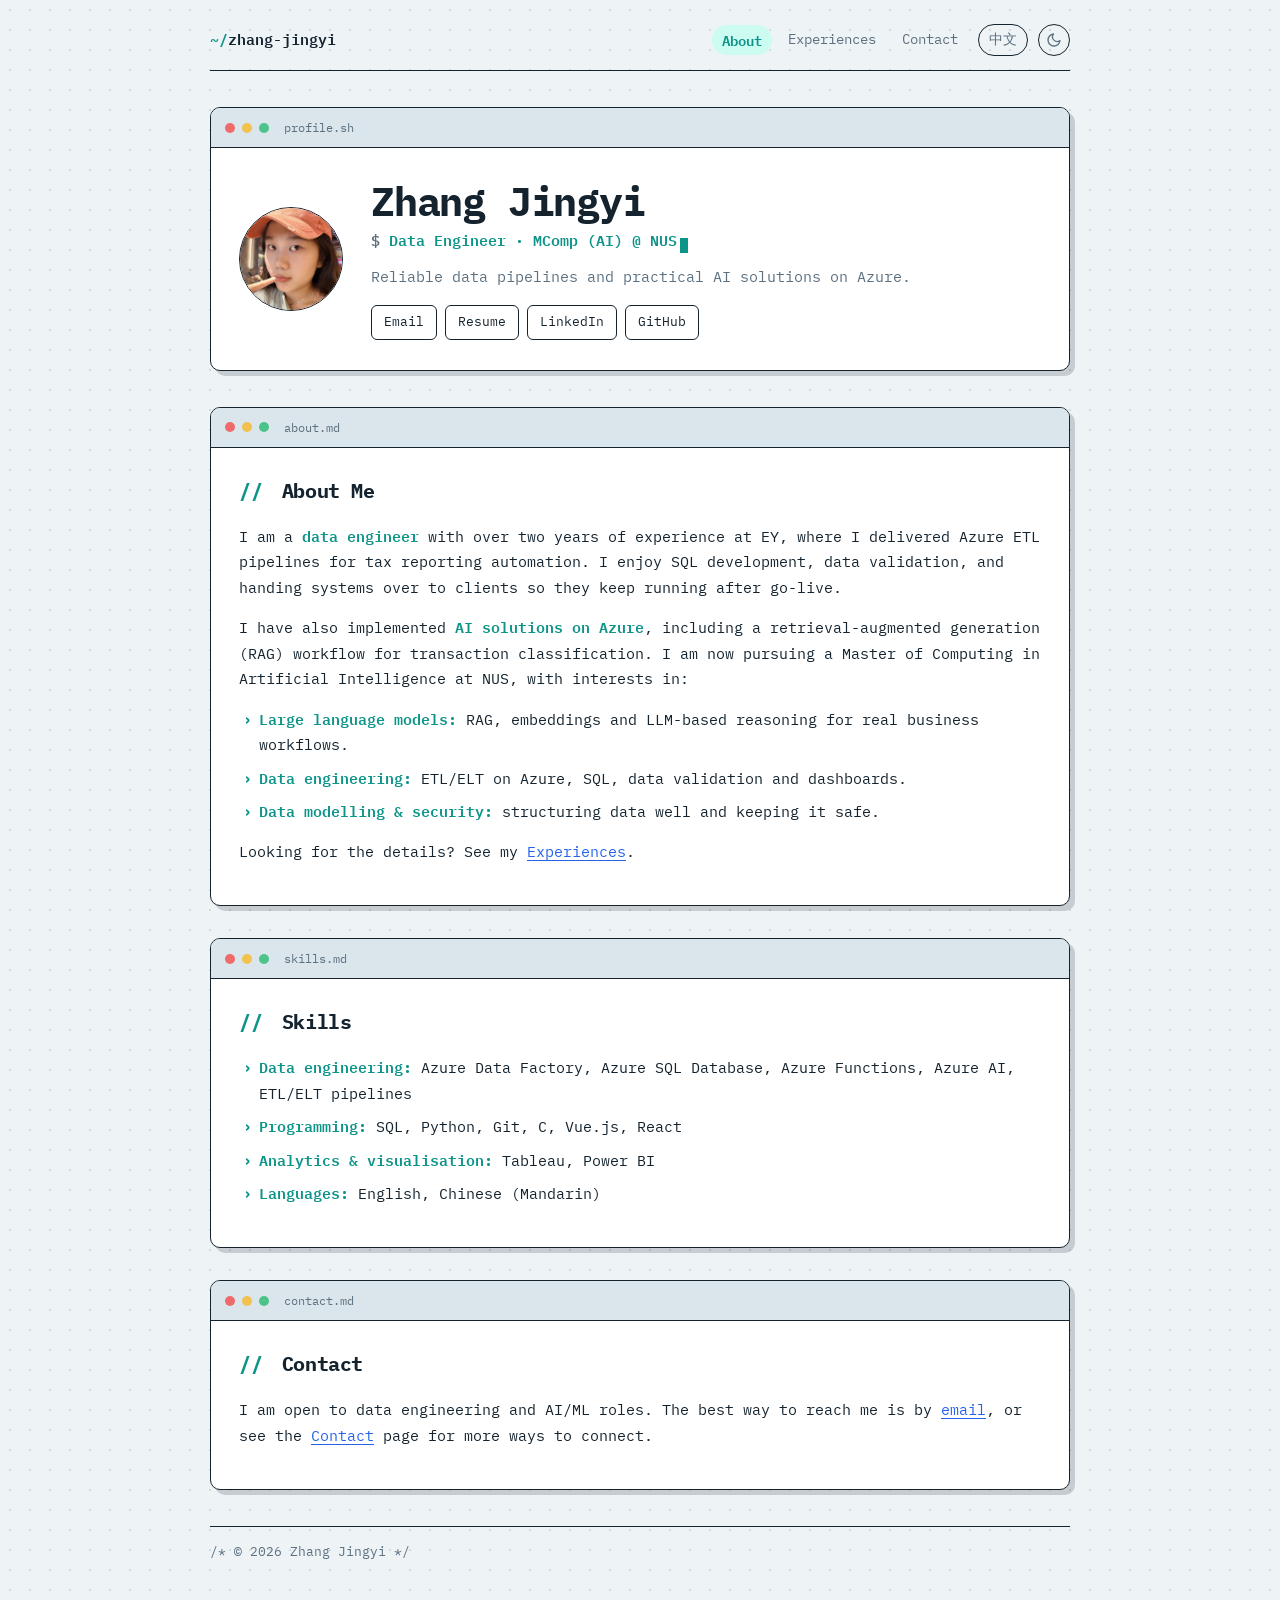
==== index.html @ 2e5c65db "Initial commit: bilingual personal website Co-Authored-By: Claude Sonnet 5.5 <noreply@anthropic.com>" ====
<!doctype html>
<html lang="en">
<head>
  <meta charset="utf-8">
  <meta name="viewport" content="width=device-width, initial-scale=1">
  <title>Zhang Jingyi | Data Engineer</title>
  <meta name="description" content="Zhang Jingyi: data engineer with Azure ETL and RAG experience, pursuing a Master of Computing in AI at NUS.">
  <script>
    try {
      var t = localStorage.getItem("theme");
      if (t === "light" || t === "dark") document.documentElement.setAttribute("data-theme", t);
    } catch (e) {}
  </script>
  <link rel="preconnect" href="https://fonts.googleapis.com">
  <link rel="preconnect" href="https://fonts.gstatic.com" crossorigin>
  <link href="https://fonts.googleapis.com/css2?family=IBM+Plex+Mono:wght@400;600&display=swap" rel="stylesheet">
  <link rel="stylesheet" href="style.css">
</head>
<body>
  <div class="wrapper">
    <nav class="topbar" aria-label="Primary navigation">
      <a class="brand" href="index.html">zhang-jingyi</a>
      <div class="nav-links">
        <a href="index.html" aria-current="page">About</a>
        <a href="experiences.html">Experiences</a>
        <a href="contact.html">Contact</a>
        <a class="lang-btn" href="zh/index.html" hreflang="zh-Hans" lang="zh-Hans" title="切换到中文">中文</a>
        <button id="theme-toggle" class="theme-btn" type="button" aria-label="Toggle dark mode" title="Toggle dark mode">
          <svg class="i-moon" viewBox="0 0 24 24" width="16" height="16" fill="none" stroke="currentColor" stroke-width="2" stroke-linecap="round" stroke-linejoin="round" aria-hidden="true"><path d="M21 12.8A9 9 0 1 1 11.2 3a7 7 0 0 0 9.8 9.8z"/></svg>
          <svg class="i-sun" viewBox="0 0 24 24" width="16" height="16" fill="none" stroke="currentColor" stroke-width="2" stroke-linecap="round" stroke-linejoin="round" aria-hidden="true"><circle cx="12" cy="12" r="4"/><path d="M12 2v2M12 20v2M4.9 4.9l1.4 1.4M17.7 17.7l1.4 1.4M2 12h2M20 12h2M4.9 19.1l1.4-1.4M17.7 6.3l1.4-1.4"/></svg>
        </button>
      </div>
    </nav>

    <div class="hero">
      <div class="window-bar"><i></i><i></i><i></i><span>profile.sh</span></div>
      <div class="hero-body">
        <img class="avatar" src="assets/avatar.jpg" alt="Photo of Zhang Jingyi" width="104" height="104">
        <div>
          <h1>Zhang Jingyi</h1>
          <p class="prompt">Data Engineer · MComp (AI) @ NUS<span class="cursor" aria-hidden="true"></span></p>
          <p class="hero-line">Reliable data pipelines and practical AI solutions on Azure.</p>
          <ul class="social">
            <li><a href="mailto:jyzhang0222@gmail.com">Email</a></li>
            <li><a href="assets/Zhang_Jingyi_Resume.pdf">Resume</a></li>
            <li><a href="https://www.linkedin.com/in/jingyizhang0222/" target="_blank" rel="noopener">LinkedIn</a></li>
            <li><a href="https://github.com/zhangjy0222" target="_blank" rel="noopener">GitHub</a></li>
          </ul>
        </div>
      </div>
    </div>

    <main>
      <section id="about" class="window">
        <div class="window-bar"><i></i><i></i><i></i><span>about.md</span></div>
        <div class="window-body">
          <h2><span class="code-comment">//</span> About Me</h2>
          <p>I am a <strong>data engineer</strong> with over two years of experience at EY, where I delivered Azure ETL pipelines for tax reporting automation. I enjoy SQL development, data validation, and handing systems over to clients so they keep running after go-live.</p>
          <p>I have also implemented <strong>AI solutions on Azure</strong>, including a retrieval-augmented generation (RAG) workflow for transaction classification. I am now pursuing a Master of Computing in Artificial Intelligence at NUS, with interests in:</p>
          <ul>
            <li><strong>Large language models:</strong> RAG, embeddings and LLM-based reasoning for real business workflows.</li>
            <li><strong>Data engineering:</strong> ETL/ELT on Azure, SQL, data validation and dashboards.</li>
            <li><strong>Data modelling &amp; security:</strong> structuring data well and keeping it safe.</li>
          </ul>
          <p>Looking for the details? See my <a href="experiences.html">Experiences</a>.</p>
        </div>
      </section>

      <section id="skills" class="window">
        <div class="window-bar"><i></i><i></i><i></i><span>skills.md</span></div>
        <div class="window-body">
          <h2><span class="code-comment">//</span> Skills</h2>
          <ul>
            <li><strong>Data engineering:</strong> Azure Data Factory, Azure SQL Database, Azure Functions, Azure AI, ETL/ELT pipelines</li>
            <li><strong>Programming:</strong> SQL, Python, Git, C, Vue.js, React</li>
            <li><strong>Analytics &amp; visualisation:</strong> Tableau, Power BI</li>
            <li><strong>Languages:</strong> English, Chinese (Mandarin)</li>
          </ul>
        </div>
      </section>

      <section id="contact" class="window">
        <div class="window-bar"><i></i><i></i><i></i><span>contact.md</span></div>
        <div class="window-body">
          <h2><span class="code-comment">//</span> Contact</h2>
          <p>I am open to data engineering and AI/ML roles. The best way to reach me is by <a href="mailto:jyzhang0222@gmail.com">email</a>, or see the <a href="contact.html">Contact</a> page for more ways to connect.</p>
        </div>
      </section>
    </main>

    <footer>/* © 2026 Zhang Jingyi */</footer>
  </div>

  <button id="backToTop" type="button" aria-label="Back to top">↑</button>
  <script src="site.js"></script>
</body>
</html>
---- style.css ----
/* Terminal-window theme: cool palette, window title bars, file-name labels. */

:root {
  --bg: #eef3f6;
  --panel: #ffffff;
  --bar: #dbe6ec;
  --fg: #14232e;
  --muted: #5b7080;
  --accent: #0d9488;
  --accent-soft: #ccfbf1;
  --link: #2563eb;
  --border: #14232e;
  --dot: rgba(20, 35, 46, 0.12);
  --on-accent: #ffffff;
  --shadow: 5px 5px 0 rgba(20, 35, 46, 0.18);
}

@media (prefers-color-scheme: dark) {
  :root:not([data-theme="light"]) {
    --bg: #0b141b; --panel: #111d27; --bar: #1a2a37; --fg: #dbe8f0;
    --muted: #8aa1b1; --accent: #2dd4bf; --accent-soft: #134e4a; --link: #7cb2ff;
    --border: #2b4152; --dot: rgba(219, 232, 240, 0.08); --on-accent: #06201d;
    --shadow: 5px 5px 0 rgba(0, 0, 0, 0.45);
  }
}
:root[data-theme="dark"] {
  --bg: #0b141b; --panel: #111d27; --bar: #1a2a37; --fg: #dbe8f0;
  --muted: #8aa1b1; --accent: #2dd4bf; --accent-soft: #134e4a; --link: #7cb2ff;
  --border: #2b4152; --dot: rgba(219, 232, 240, 0.08); --on-accent: #06201d;
  --shadow: 5px 5px 0 rgba(0, 0, 0, 0.45);
}

* { box-sizing: border-box; }
html { scroll-behavior: smooth; }

body {
  margin: 0;
  padding: 24px 16px 56px;
  font-family: "IBM Plex Mono", ui-monospace, Menlo, Consolas, "PingFang SC", "Hiragino Sans GB", "Microsoft YaHei", "Noto Sans CJK SC", "Noto Sans SC", monospace;
  font-size: 15px;
  line-height: 1.7;
  color: var(--fg);
  background-color: var(--bg);
  background-image: radial-gradient(var(--dot) 1px, transparent 1px);
  background-size: 20px 20px;
}

.wrapper { max-width: 860px; margin: 0 auto; }

a { color: var(--link); text-underline-offset: 3px; }
a:hover { color: var(--accent); }
strong { font-weight: 600; color: var(--accent); }
::selection { background: var(--accent); color: var(--on-accent); }

/* ---- Top bar ---- */
.topbar {
  display: flex;
  flex-wrap: wrap;
  align-items: center;
  justify-content: space-between;
  gap: 10px 20px;
  margin-bottom: 36px;
  padding-bottom: 14px;
  border-bottom: 1px solid var(--border);
}
.brand { font-weight: 600; color: var(--fg); text-decoration: none; }
.brand::before { content: "~/"; color: var(--accent); }
.nav-links { display: flex; flex-wrap: wrap; align-items: center; gap: 4px 6px; }
.nav-links a {
  padding: 3px 10px;
  font-size: 0.85rem;
  color: var(--muted);
  text-decoration: none;
  border-radius: 999px;
  transition: background 0.15s ease, color 0.15s ease;
}
.nav-links a:hover { background: var(--accent-soft); color: var(--accent); }

/* ---- Window frame (used by hero + sections) ---- */
.window, .hero {
  background: var(--panel);
  border: 1.5px solid var(--border);
  border-radius: 10px;
  box-shadow: var(--shadow);
  overflow: hidden;
}
.window-bar {
  display: flex;
  align-items: center;
  gap: 7px;
  padding: 9px 14px;
  font-size: 0.78rem;
  color: var(--muted);
  background: var(--bar);
  border-bottom: 1.5px solid var(--border);
}
.window-bar i { width: 10px; height: 10px; border-radius: 50%; background: var(--muted); opacity: 0.45; }
.window-bar i:nth-child(1) { background: #ef6b6b; opacity: 1; }
.window-bar i:nth-child(2) { background: #f2c14e; opacity: 1; }
.window-bar i:nth-child(3) { background: #4cc38a; opacity: 1; }
.window-bar span { margin-left: 8px; }
.window-body { padding: 26px 28px; }

/* ---- Hero ---- */
.hero { margin-bottom: 36px; }
.hero-body { display: flex; align-items: center; gap: 28px; padding: 30px 28px; }
.avatar {
  flex: none;
  width: 104px;
  height: 104px;
  display: flex;
  align-items: center;
  justify-content: center;
  object-fit: cover;
  background: var(--accent-soft);
  border: 1.5px solid var(--border);
  border-radius: 50%;
}
.hero h1 { margin: 0 0 4px; font-size: clamp(1.7rem, 4.5vw, 2.5rem); line-height: 1.15; letter-spacing: -0.03em; }
.prompt { margin: 0 0 10px; color: var(--accent); font-weight: 600; }
.prompt::before { content: "$ "; color: var(--muted); }
.hero-line { margin: 0 0 16px; color: var(--muted); }
.cursor { display: inline-block; width: 8px; height: 1em; margin-left: 3px; vertical-align: text-bottom; background: var(--accent); animation: blink 1.1s steps(1) infinite; }
@keyframes blink { 50% { opacity: 0; } }

.social { display: flex; flex-wrap: wrap; gap: 8px; margin: 0; padding: 0; list-style: none; }
.social li { margin: 0; padding: 0; }
.social li::before { display: none; }
.social a {
  display: inline-block;
  padding: 5px 12px;
  font-size: 0.82rem;
  text-decoration: none;
  color: var(--fg);
  border: 1.5px solid var(--border);
  border-radius: 6px;
  transition: background 0.15s ease, color 0.15s ease;
}
.social a:hover { background: var(--accent); color: var(--on-accent); border-color: var(--accent); }

/* ---- Sections ---- */
main { display: grid; gap: 32px; }
h2 { margin: 0 0 16px; font-size: 1.25rem; letter-spacing: -0.02em; }
h2 .code-comment { color: var(--accent); margin-right: 8px; }
h3 { margin: 0 0 2px; font-size: 1rem; }
.meta { margin: 0 0 10px; font-size: 0.8rem; color: var(--muted); }
p { margin-top: 0; }
.sub { margin: 18px 0 6px; font-weight: 600; color: var(--fg); }
.sub::before { content: "# "; color: var(--accent); }

ul { margin: 0 0 14px; padding: 0; list-style: none; }
li { position: relative; margin-bottom: 8px; padding-left: 20px; }
li::before { content: "›"; position: absolute; left: 4px; top: 0; font-weight: 700; color: var(--accent); }

.card {
  padding: 16px 18px 4px;
  background: var(--bg);
  border: 1.5px dashed var(--border);
  border-radius: 8px;
}
.tags { display: flex; flex-wrap: wrap; gap: 6px; margin: 0 0 14px; }
.tags span {
  padding: 1px 10px;
  font-size: 0.75rem;
  color: var(--accent);
  background: var(--accent-soft);
  border-radius: 999px;
}

footer { margin-top: 36px; padding-top: 14px; font-size: 0.82rem; color: var(--muted); border-top: 1px solid var(--border); }

/* ---- Theme toggle ---- */
.theme-btn {
  font: inherit;
  font-size: 0.82rem;
  padding: 3px 10px;
  cursor: pointer;
  color: var(--muted);
  background: none;
  border: 1px solid var(--border);
  border-radius: 999px;
}
.theme-btn:hover { color: var(--accent); border-color: var(--accent); }

#backToTop {
  display: none;
  position: fixed;
  right: 20px;
  bottom: 20px;
  width: 40px;
  height: 40px;
  font-size: 18px;
  cursor: pointer;
  color: var(--on-accent);
  background: var(--accent);
  border: none;
  border-radius: 50%;
}

@media (max-width: 640px) {
  body { padding: 16px 12px 40px; font-size: 14px; }
  .hero-body { flex-direction: column; align-items: flex-start; gap: 18px; padding: 24px 20px; }
  .window-body { padding: 20px; }
}
@media (prefers-reduced-motion: reduce) {
  html { scroll-behavior: auto; }
  .cursor { animation: none; }
}

/* ---- Multi-page additions ---- */
.nav-links a[aria-current="page"] { background: var(--accent-soft); color: var(--accent); font-weight: 600; }

.page-title { margin: 0 0 6px; font-size: clamp(1.5rem, 4vw, 2.1rem); letter-spacing: -0.03em; }
.page-lead { margin: 0 0 28px; color: var(--muted); }

.link-cards { display: grid; grid-template-columns: repeat(auto-fit, minmax(210px, 1fr)); gap: 14px; margin: 0; padding: 0; list-style: none; }
.link-cards li { margin: 0; padding: 0; }
.link-cards li::before { display: none; }
.link-cards a {
  display: block;
  height: 100%;
  padding: 16px 18px;
  color: var(--fg);
  text-decoration: none;
  background: var(--bg);
  border: 1.5px solid var(--border);
  border-radius: 8px;
  transition: border-color 0.15s ease, transform 0.15s ease;
}
.link-cards a:hover { border-color: var(--accent); transform: translateY(-2px); }
.link-cards .k { display: block; font-size: 0.75rem; color: var(--muted); }
.link-cards .v { display: block; font-weight: 600; color: var(--accent); overflow-wrap: anywhere; }

/* ---- Gallery ---- */
.filters { display: flex; flex-wrap: wrap; gap: 8px; margin-bottom: 20px; }
.filters button {
  font: inherit;
  font-size: 0.82rem;
  padding: 4px 14px;
  cursor: pointer;
  color: var(--fg);
  background: none;
  border: 1.5px solid var(--border);
  border-radius: 999px;
}
.filters button:hover { border-color: var(--accent); color: var(--accent); }
.filters button[aria-pressed="true"] { background: var(--accent); border-color: var(--accent); color: var(--on-accent); }

.gallery { display: grid; grid-template-columns: repeat(auto-fill, minmax(220px, 1fr)); gap: 16px; }
.shot { margin: 0; overflow: hidden; background: var(--bg); border: 1.5px solid var(--border); border-radius: 8px; }
.shot[hidden] { display: none; }
.shot img, .shot .placeholder { display: block; width: 100%; aspect-ratio: 4 / 3; object-fit: cover; }
.shot img { cursor: zoom-in; transition: transform 0.25s ease; }
.shot:hover img { transform: scale(1.03); }
.shot .placeholder {
  display: flex;
  align-items: center;
  justify-content: center;
  font-size: 0.8rem;
  color: var(--muted);
  background-image: repeating-linear-gradient(45deg, transparent 0 10px, var(--dot) 10px 11px);
}
.shot figcaption { padding: 8px 12px; font-size: 0.8rem; color: var(--muted); border-top: 1.5px solid var(--border); }
.shot figcaption b { color: var(--fg); font-weight: 600; }

.lightbox {
  position: fixed;
  inset: 0;
  z-index: 50;
  display: none;
  align-items: center;
  justify-content: center;
  padding: 24px;
  background: rgba(8, 14, 20, 0.88);
  cursor: zoom-out;
}
.lightbox.open { display: flex; }
.lightbox img { max-width: 100%; max-height: 100%; border-radius: 6px; }

/* ---- Theme icon button: shows the mode you will switch to ---- */
.theme-btn { display: inline-flex; align-items: center; justify-content: center; width: 32px; height: 32px; padding: 0; margin-left: 4px; border-radius: 50%; }
.theme-btn svg { display: block; }
.theme-btn .i-sun { display: none; }
@media (prefers-color-scheme: dark) {
  :root:not([data-theme="light"]) .theme-btn .i-moon { display: none; }
  :root:not([data-theme="light"]) .theme-btn .i-sun { display: block; }
}
:root[data-theme="dark"] .theme-btn .i-moon { display: none; }
:root[data-theme="dark"] .theme-btn .i-sun { display: block; }

/* ---- Language switch ---- */
.lang-btn {
  display: inline-flex;
  align-items: center;
  height: 32px;
  margin-left: 4px;
  padding: 0 12px;
  font-size: 0.82rem;
  color: var(--muted);
  text-decoration: none;
  border: 1px solid var(--border);
  border-radius: 999px;
}
.lang-btn:hover { color: var(--accent); border-color: var(--accent); background: none; }

/* ---- Nested bullets (e.g. Education) ---- */
li > ul { margin: 6px 0 4px; }
li > .meta { display: inline-block; margin: 2px 0 0; }
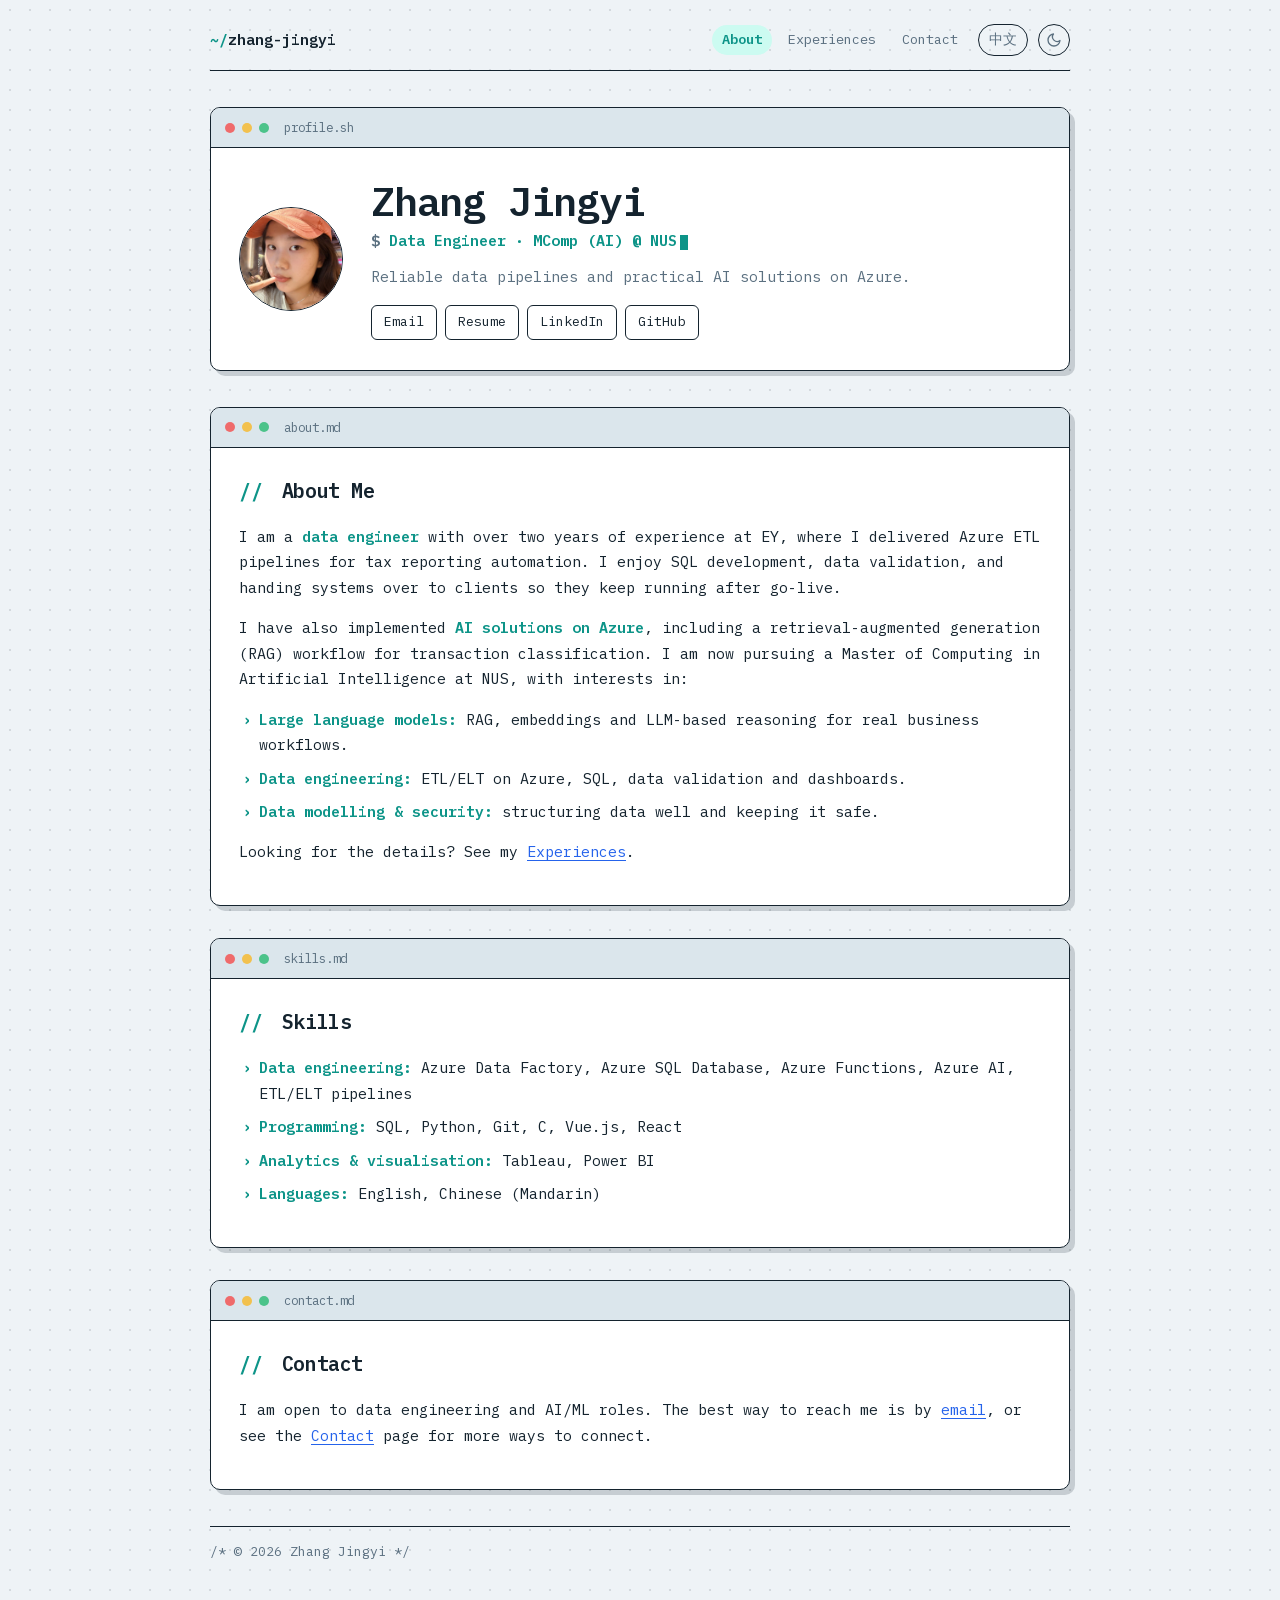
==== commit 29a0d177: "Self-host IBM Plex Mono and drop Google Fonts Co-Authored-By: Claude Sonnet 5.5 <noreply@anthropic.c" ====
--- a/index.html
+++ b/index.html
@@ -11,9 +11,7 @@
       if (t === "light" || t === "dark") document.documentElement.setAttribute("data-theme", t);
     } catch (e) {}
   </script>
-  <link rel="preconnect" href="https://fonts.googleapis.com">
-  <link rel="preconnect" href="https://fonts.gstatic.com" crossorigin>
-  <link href="https://fonts.googleapis.com/css2?family=IBM+Plex+Mono:wght@400;600&display=swap" rel="stylesheet">
+  <link rel="preload" href="assets/fonts/ibm-plex-mono-400.woff2" as="font" type="font/woff2" crossorigin>
   <link rel="stylesheet" href="style.css">
 </head>
 <body>
--- a/style.css
+++ b/style.css
@@ -1,3 +1,19 @@
+/* IBM Plex Mono (SIL Open Font License 1.1), self-hosted so no third-party request is needed. */
+@font-face {
+  font-family: "IBM Plex Mono";
+  font-style: normal;
+  font-weight: 400;
+  font-display: swap;
+  src: url("assets/fonts/ibm-plex-mono-400.woff2") format("woff2");
+}
+@font-face {
+  font-family: "IBM Plex Mono";
+  font-style: normal;
+  font-weight: 600;
+  font-display: swap;
+  src: url("assets/fonts/ibm-plex-mono-600.woff2") format("woff2");
+}
+
 /* Terminal-window theme: cool palette, window title bars, file-name labels. */
 
 :root {
@@ -306,3 +322,6 @@
 /* ---- Nested bullets (e.g. Education) ---- */
 li > ul { margin: 6px 0 4px; }
 li > .meta { display: inline-block; margin: 2px 0 0; }
+
+/* ---- Secondary (romanised) name next to the Chinese name ---- */
+.name-alt { display: inline-block; margin-left: 14px; font-size: 0.42em; font-weight: 400; letter-spacing: 0; color: var(--muted); }
